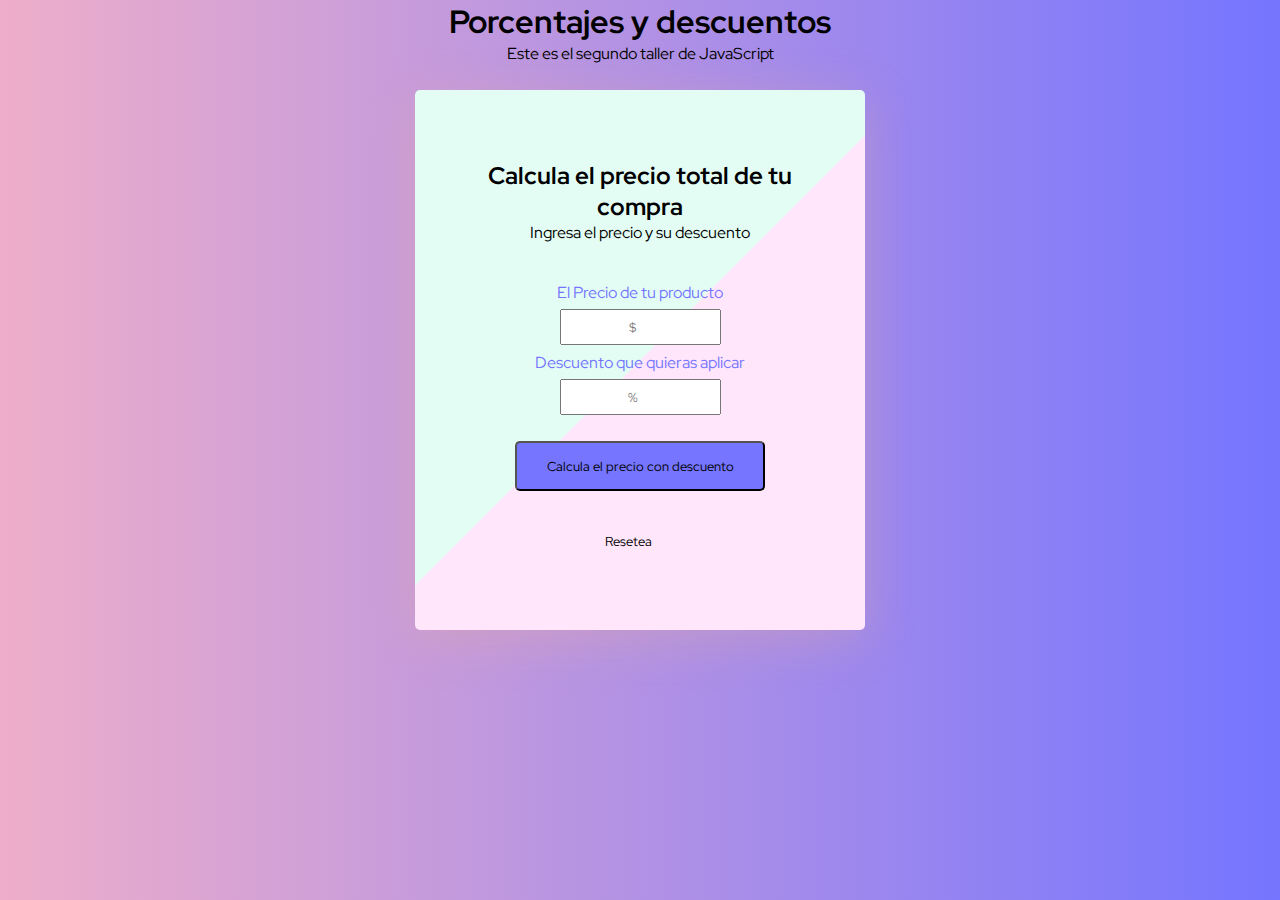
==== discounts.html @ b0930ead "Created calculators" ====
<!DOCTYPE html>
<html lang="en">
<head>
    <meta charset="UTF-8">
    <meta name="viewport" content="width=device-width, initial-scale=1.0">
    <title>Descuentos</title>
    <link rel="preconnect" href="https://fonts.googleapis.com">
    <link rel="preconnect" href="https://fonts.gstatic.com" crossorigin>
    <link href="https://fonts.googleapis.com/css2?family=Red+Hat+Display:wght@400;500&display=swap" rel="stylesheet">
    <link rel="stylesheet" href="style.css">
</head>
<body>
    <header class="head-title">
        <h1>Porcentajes y descuentos</h1>
        <p>Este es el segundo taller de JavaScript</p>
    </header>
    <section>
        <form action="">
            <div class="container">
                <header class="head-form">
                    <h2>Calcula el precio total de tu compra</h2>
                    <p>Ingresa el precio y su descuento</p>
                </header>
                <label for="price">El Precio de tu producto</label>
                <input id="price" type="number" placeholder="$">
                <label for="discount">Descuento que quieras aplicar</label>
                <input id="discount" type="number" placeholder="%">
                <button type="button" onclick="calculateDiscount()">Calcula el precio con descuento</button>
                <button type="reset"class="reset-btn">Resetea</button>
                <p id="resultPrice"></p>
        </div>
        </form>
    </section>
    <script src="/discounts.js"></script>
</body>

</html>
---- style.css ----
* {
    box-sizing: border-box;
    padding: 0;
    margin: 0;
    font-family: 'Red Hat Display', sans-serif;
}
body {
    background: rgb(238,174,202);
    background: linear-gradient(90deg, rgba(238,174,202,1) 0%, rgba(117,117,255,1) 100%);
    font-family: 'Red Hat Display', sans-serif;
}
form {
    width: 450px;
    min-height: 450px;
    height: auto;
    border-radius: 5px;
    margin: 2% auto;
    box-shadow: 0 9px 50px  hsla(20, 80%, 75%, 0.31);
    padding: 5%;
    background-image: linear-gradient(-225deg, #E3FDF5 50%, #FFE6FA 50%);
}
.head-title{
    text-align: center;
}
.head-form {
    margin: 2% auto 10% auto;
}
header .head-form h2 {
    font-size: large;
}
header .head-form p {
    letter-spacing: 1em;
}
form .container {
    display: flex;
    justify-content: space-evenly;
    flex-wrap: wrap;
    text-align: center;
}

input {
    width: 50%;
    height: 2rem;
    margin-top: 2%;
    padding: 16px;
    text-align: center;
}
label {
    color:#7575FF;
    margin-top: 2%;
}
button {
    display: inline-block;
    background-color: #7575FF;
    width: 250px;
    height: 50px;
    border-radius: 5px;
    padding: 0 20px;
    margin-top: 1.6rem;
}
button:hover {
    transform: translatey(3px);
    box-shadow: none;
}
.reset-btn {
    background: transparent;
    border: none;
}
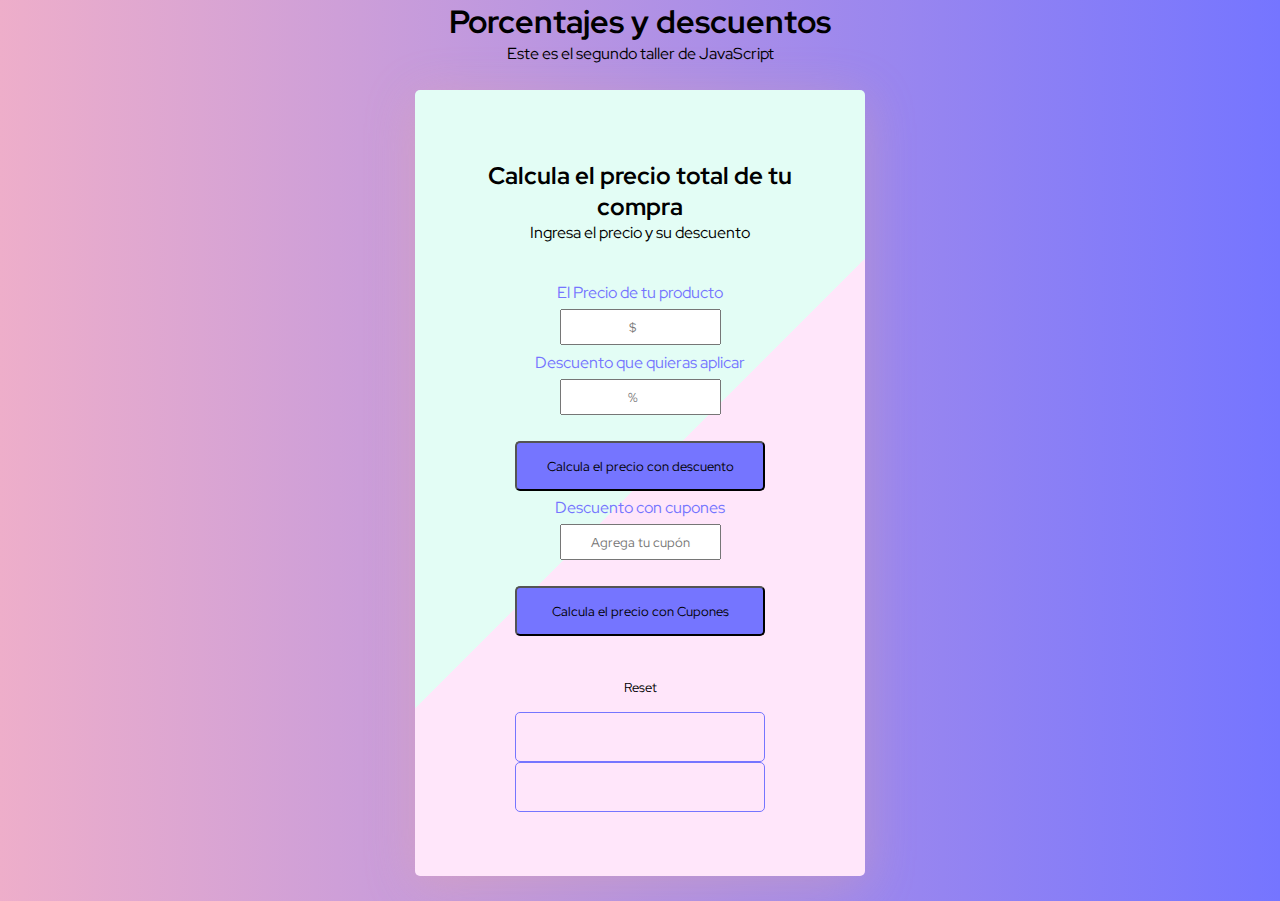
==== commit fbbdd613: "updated cupons" ====
--- a/discounts.html
+++ b/discounts.html
@@ -26,8 +26,12 @@
                 <label for="discount">Descuento que quieras aplicar</label>
                 <input id="discount" type="number" placeholder="%">
                 <button type="button" onclick="calculateDiscount()">Calcula el precio con descuento</button>
-                <button type="reset"class="reset-btn">Resetea</button>
-                <p id="resultPrice"></p>
+                <label for="coupon">Descuento con cupones</label>
+                <input id="coupon" name="text" placeholder="Agrega tu cupón">
+                <button type="button" class="coupon-btn" onclick="calculateDiscountWithCoupons()">Calcula el precio con Cupones</button>
+                <button type="reset"class="reset-btn">Reset</button>
+                <p id="resultPrice" class="price-total"></p>
+                <p id="resultPriceCoupon" class="price-total"></p>
         </div>
         </form>
     </section>
--- a/style.css
+++ b/style.css
@@ -61,8 +61,22 @@
 button:hover {
     transform: translatey(3px);
     box-shadow: none;
+    background-color: #4F4FFF;
 }
+
 .reset-btn {
     background: transparent;
     border: none;
+    margin-top: 1.6rem;
+
+}
+.price-total {
+    width: 250px;
+    height: 50px;
+    color: #7575FF;
+    font-size: 16px;
+    border: 1px solid #7575FF;
+    padding: 5px;
+    border-radius: 5px;
+    text-align: center;
 }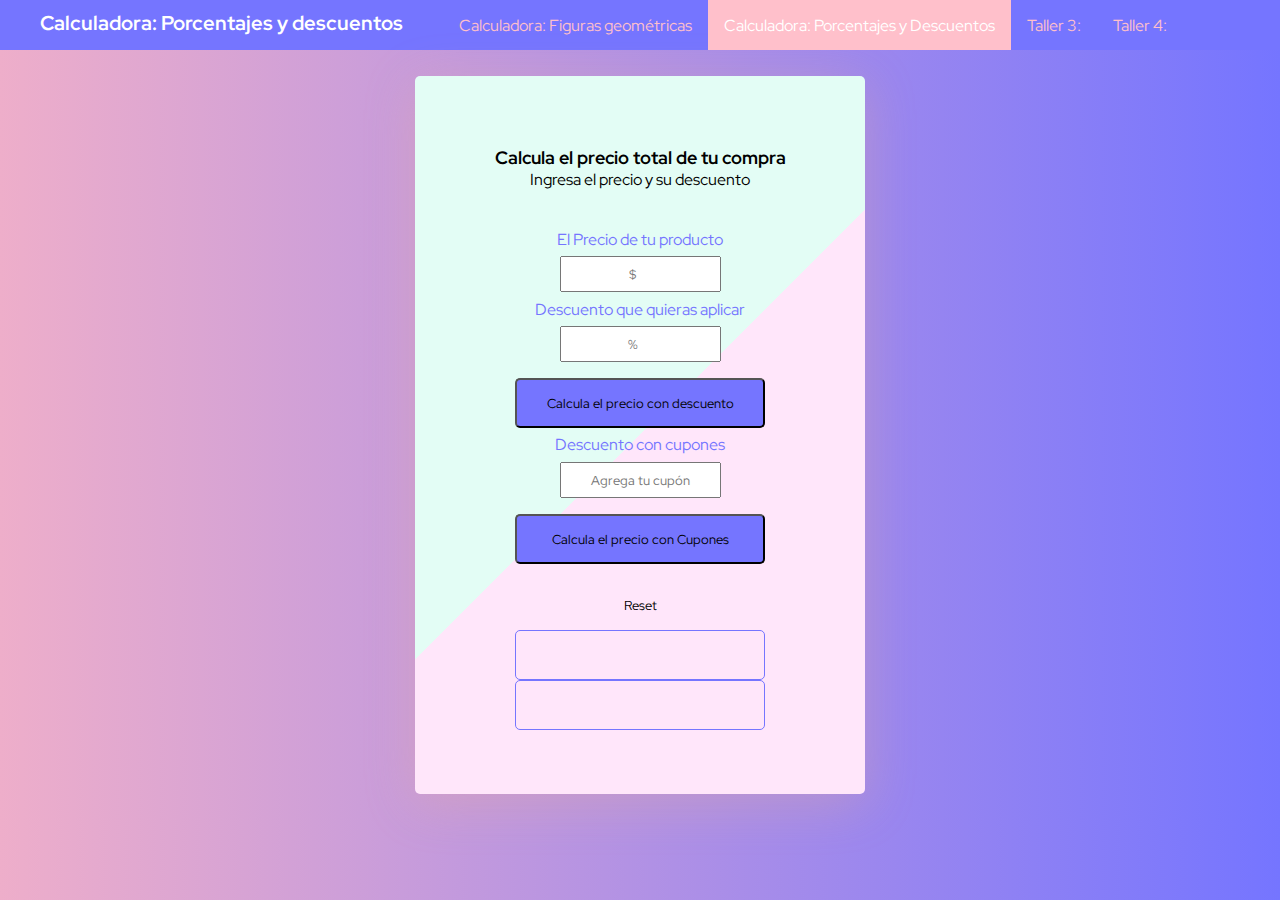
==== commit 49b6d85a: "Updated references" ====
--- a/discounts.html
+++ b/discounts.html
@@ -10,9 +10,16 @@
     <link rel="stylesheet" href="style.css">
 </head>
 <body>
-    <header class="head-title">
-        <h1>Porcentajes y descuentos</h1>
-        <p>Este es el segundo taller de JavaScript</p>
+    <header>
+        <div class="topnav" id="myTopnav">
+            <h1>Calculadora: Porcentajes y descuentos</h1>
+            <a href="./index.html">Calculadora: Figuras geométricas</a>
+            <a href="./discounts.html"class="active">Calculadora: Porcentajes y Descuentos</a>
+            <a href="#contact">Taller 3:</a>
+            <a href="#about">Taller 4:</a>
+                <i class="fa fa-bars"></i>
+            </a>
+        </div>
     </header>
     <section>
         <form action="">
--- a/style.css
+++ b/style.css
@@ -3,6 +3,9 @@
     padding: 0;
     margin: 0;
     font-family: 'Red Hat Display', sans-serif;
+}
+html {
+    font-size: 62.5%;
 }
 body {
     background: rgb(238,174,202);
@@ -19,23 +22,69 @@
     padding: 5%;
     background-image: linear-gradient(-225deg, #E3FDF5 50%, #FFE6FA 50%);
 }
-.head-title{
+header div .topnav {
+    width: 100%;
+    height: 50px;
+}
+.topnav a {
+    float: left;
+    display: flex;
+    text-align: center;
+    padding: 15px 16px;
+    text-decoration: none;
+    font-size: 1.6rem;
+    color: pink;
+}
+.topnav {
+    width: 100%;
+    height: 50px;
+    background-color: #7575FF;
+    display: flex;
     text-align: center;
 }
+.topnav a:hover {
+    background-color: pink;
+    color: purple;
+}
+.topnav a.active {
+    background-color: pink;
+    color: white;
+  }
 .head-form {
     margin: 2% auto 10% auto;
+    font-size: 1.6rem;
 }
-header .head-form h2 {
+.head-form h2 {
     font-size: large;
+}
+header h1 {
+    color: #ffffff;
+    font-weight: bold;
+    padding: 1rem;
+    margin:0 3rem;
 }
 header .head-form p {
     letter-spacing: 1em;
+}
+
+header .head-title {
+    display: flex;
+}
+.topnav a {
+    float: left;
+    display: block;
+    text-align: center;
+    padding: 15px 16px;
+    text-decoration: none;
+    font-size: 1.6rem;
+    color: pink;
 }
 form .container {
     display: flex;
     justify-content: space-evenly;
     flex-wrap: wrap;
     text-align: center;
+    font-size: 1.6rem;
 }
 
 input {
